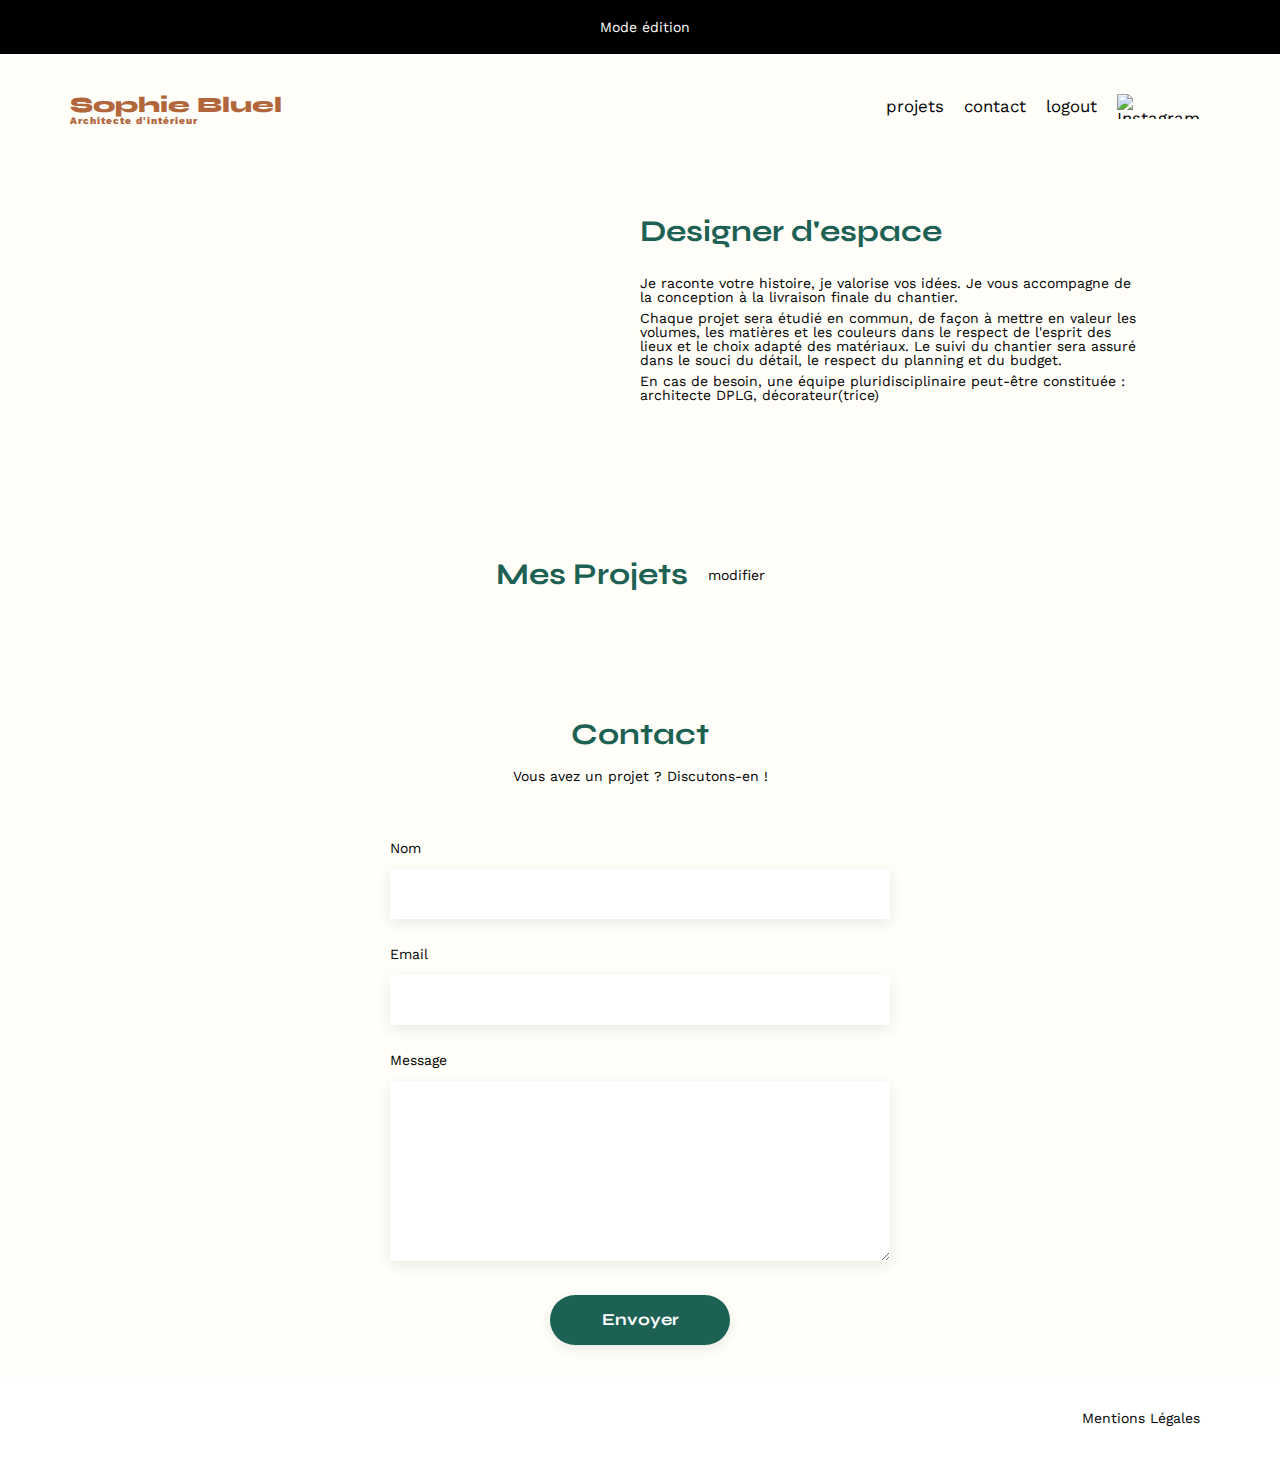
==== FrontEnd/edit_page.html @ 60389e84 "ajout page edition HTML/CSS sans modale" ====
<!DOCTYPE html>
<html lang="fr">

<head>
	<meta charset="UTF-8">
	<meta name="viewport" content="width=device-width, initial-scale=1.0">
	<link rel="preconnect" href="https://fonts.googleapis.com">
	<link rel="preconnect" href="https://fonts.gstatic.com" crossorigin>
	<link href="https://fonts.googleapis.com/css2?family=Syne:wght@700;800&family=Work+Sans&display=swap"
		rel="stylesheet">
	<meta name="description" content="">
	<link rel="stylesheet" href="https://cdnjs.cloudflare.com/ajax/libs/font-awesome/6.2.1/css/all.min.css" integrity="sha512-MV7K8+y+gLIBoVD59lQIYicR65iaqukzvf/nwasF0nqhPay5w/9lJmVM2hMDcnK1OnMGCdVK+iQrJ7lzPJQd1w==" crossorigin="anonymous" referrerpolicy="no-referrer" >
	<link rel="stylesheet" href="./assets/style.css">
	<title>Sophie Bluel - Architecte d'intérieur</title>
	<script src="./edit.js" defer></script>
</head>

<body>
	<section class="edit_mode">
		<i class="fa-sharp fa-regular fa-pen-to-square"></i>
		<span>Mode édition</span>
	</section>
	<header>
		<a href="./index.html"><h1>Sophie Bluel <span>Architecte d'intérieur</span></h1></a>
		<nav class="nav_entete">
			<ul>
				<li><a href="#portfolio">projets</a></li>
				<li><a href="#contact">contact</a></li>
				<li><a href="# ">logout</a></li>
				<li><a href="#"><img src="./assets/icons/instagram.png" alt="Instagram"></a></li>
			</ul>
		</nav>
	</header>
	<main>
		<section id="introduction">
			<figure>
				<img src="./assets/images/sophie-bluel.png" alt="">
			</figure>
			<article>
				<h2>Designer d'espace</h2>
				<p>Je raconte votre histoire, je valorise vos idées. Je vous accompagne de la conception à la livraison
					finale du chantier.</p>
				<p>Chaque projet sera étudié en commun, de façon à mettre en valeur les volumes, les matières et les
					couleurs dans le respect de l'esprit des lieux et le choix adapté des matériaux. Le suivi du
					chantier sera assuré dans le souci du détail, le respect du planning et du budget.</p>
				<p>En cas de besoin, une équipe pluridisciplinaire peut-être constituée : architecte DPLG,
					décorateur(trice)</p>
			</article>
		</section>
		<section id="portfolio">
			<div class="modif_projets">
				<h2>Mes Projets</h2>
				<div class="bloc_edit_projet">
					<i class="fa-sharp fa-regular fa-pen-to-square"></i>
					<span>modifier</span>
				</div>
			</div>
			<div class="gallery"></div>
		</section>
		<section id="contact">
			<h2>Contact</h2>
			<p>Vous avez un projet ? Discutons-en !</p>
			<form action="#" method="post">
				<label for="name">Nom</label>
				<input type="text" name="name" id="name">
				<label for="email">Email</label>
				<input type="email" name="email" id="email">
				<label for="message">Message</label>
				<textarea name="message" id="message" cols="30" rows="10"></textarea>
				<input type="submit" value="Envoyer">
			</form>
		</section>
	</main>

	<footer>
		<nav>
			<ul>
				<li class="mentions_legales">Mentions Légales</li>
			</ul>
		</nav>
	</footer>
</body>

</html>
---- FrontEnd/assets/style.css ----
/* http://meyerweb.com/eric/tools/css/reset/
    v2.0 | 20110126
    License: none (public domain)
*/

html, body, div, span, applet, object, iframe,
h1, h2, h3, h4, h5, h6, p, blockquote, pre,
a, abbr, acronym, address, big, cite, code,
del, dfn, em, img, ins, kbd, q, s, samp,
small, strike, strong, sub, sup, tt, var,
b, u, i, center,
dl, dt, dd, ol, ul, li,
fieldset, form, label, legend,
table, caption, tbody, tfoot, thead, tr, th, td,
article, aside, canvas, details, embed,
figure, figcaption, footer, header, hgroup,
menu, nav, output, ruby, section, summary,
time, mark, audio, video {
	margin: 0;
	padding: 0;
	border: 0;
	font-size: 100%;
	font: inherit;
	/* vertical-align: baseline; */
}

/* HTML5 display-role reset for older browsers */
article, aside, details, figcaption, figure,
footer, header, hgroup, menu, nav, section {
	display: block;
}
body {
	line-height: 1;
}
ol, ul {
	list-style: none;
}
blockquote, q {
	quotes: none;
}
blockquote:before, blockquote:after,
q:before, q:after {
	content: '';
	content: none;
}
table {
	border-collapse: collapse;
	border-spacing: 0;
}
/** end reset css**/

html{
	width: 100%;
	height: 100%;
	display: flex;
	flex-direction: column;
	align-items: center;
	background-color: #fffef8;
}

body {
	font-family: 'Work Sans' ;
	font-size: 14px;
	width: 100%;
	height: 100%;
	display: flex;
	flex-direction: column;
	align-items: center;
	justify-content: space-between;
}

.edit_mode{
	width: 100vw;
	padding: 20px;
	margin: 0;
	display: flex;
	justify-content: center;
	background-color: black;
	color: white;
}
.edit_mode i{
	margin-right: 10px;
}

header {
	width: 1140px;
	margin: 40px 0;
	display: flex;
	justify-content: space-between;
}

header a {
	width: 100%;
	display: flex;
	justify-content: start;
	text-decoration: none;
}

main {
	width: 1000px;
	display: flex;
	flex-direction: column;
	align-items: center;
	justify-content: center;
}
section {
	margin: 50px 0
}

h1{
	width: 100%;
	display: flex;
	flex-direction: column;
	font-family: 'Syne';
	font-size: 22px;
	font-weight: 800;
	color: #B1663C;
}

h1 > span {
	font-family: 'Work Sans';
	font-size:10px;
	letter-spacing: 0.1em;
;
}

h2{
	font-family: 'Syne';
	font-weight: 700;
	font-size: 30px;
	color: #1D6154;
}
nav ul {
	display: flex;
	align-items: center;
	list-style-type: none;


}

.nav_entete ul li {
	padding: 0 10px;
	font-size: 1.2em;
}

/* .nav_entete ul li:hover {
	padding: 0 10px;
	font-size: 1.2em;
	font-weight: 900;
	color: black;
} */

.nav_entete ul li a {
	color: black;
}

.nav_entete ul li img {
	height: 25px;
	transition-duration: .4s;
}

.nav_entete ul li img:hover {
	transform:scale(1.3);
}

li:hover, a:hover  {
	/* color: #B1663C; */
	font-weight: 900;
	color: black;
	cursor: pointer;
}

#introduction {
	display: flex;
	align-items: center;
}
#introduction figure {
	flex: 1
}
#introduction img {
	display: block;
	margin: auto;
	width: 80%;
}

#introduction article {
	flex: 1
}
#introduction h2 {
	margin-bottom: 1em;
}

#introduction p {
	margin-bottom: 0.5em;
}

#portfolio{
	padding-top: 30px;
}
.modif_projets{
	width: 100%;
	height: 100px;
	display: flex;
	justify-content: center;
	align-items: center;
}

.bloc_edit_projet{
	margin: 0 20px 28px;
	cursor: pointer;

}

#portfolio h2 {
	text-align: center;
	margin-bottom: 1em;
}

.filtres_projets {
	display: flex;
	justify-content: center;
	padding-bottom: 30px;
}

.filtres_projets button {
	color : #1D6154;
	font-weight: 600;
	font-size: 17px;
	border: 1px solid #1D6154;
	border-radius: 50px;
	background-color: #fffef8;
	padding: 10px 20px;
	margin: 5px;
}

.filtres_projets button:hover {
	color: white;
	background-color: #1D6154;
}

.gallery {
	width: 100%;
	display: grid;
	grid-template-columns: 1fr 1fr 1fr;
	grid-column-gap: 20px;
	grid-row-gap: 20px;
}

.gallery img {
	width: 100%;

}

#contact{
	padding-top: 30px;
}

#contact, #connexion {
	width: 50%;
	margin: auto;
}
#contact > * {
	text-align: center;
}

#connexion {
	width: 450px;
	min-width: 250px;
	text-align: center;
}

#contact h2, #connexion h2{
	margin-bottom: 20px;
}
#contact form, #connexion form {
	text-align: left;
	margin-top: 30px;
	display: flex;
	flex-direction: column;
}

#contact input, #connexion input {
	height: 50px;
	padding: 0 15px;
	font-size: 1.2em;
	border: none;
	box-shadow: 0px 4px 14px rgba(0, 0, 0, 0.09);
}
#contact label, #connexion label {
	margin: 2em 0 1em 0;
}
#contact textarea {
	border: none;
	padding: 15px;
	box-shadow: 0px 4px 14px rgba(0, 0, 0, 0.09);
}

input[type="submit"]{
	font-family: 'Syne';
	font-weight: 700;
	color: white;
	background-color: #1D6154;
	margin : 2em auto ;
	width: 180px;
	text-align: center;
	border-radius: 60px;
	cursor: pointer;
}

input[type="submit"]:hover{
	background-color: black;

}

.error_message{
	padding: 20px;
	color: #B1663C;
}

.forgetPassword{
	text-align: center;
	text-decoration: underline;
}

footer{
	display: flex;
	justify-content: center;
	align-items: center;
	width: 100%;
	margin: 0;
	height: 80px;
	background-color: white;
	box-sizing: border-box;
}

footer nav{
	width: 1140px;
}

footer nav ul{
	display: flex;
	justify-content: end;
	width: 100%;
	height: 100%;
    max-width: 1140px;
	height: 80px;
    margin: auto;
}

.mentions_legales{
	max-width: 1140px;
	padding: 0 10px;
}
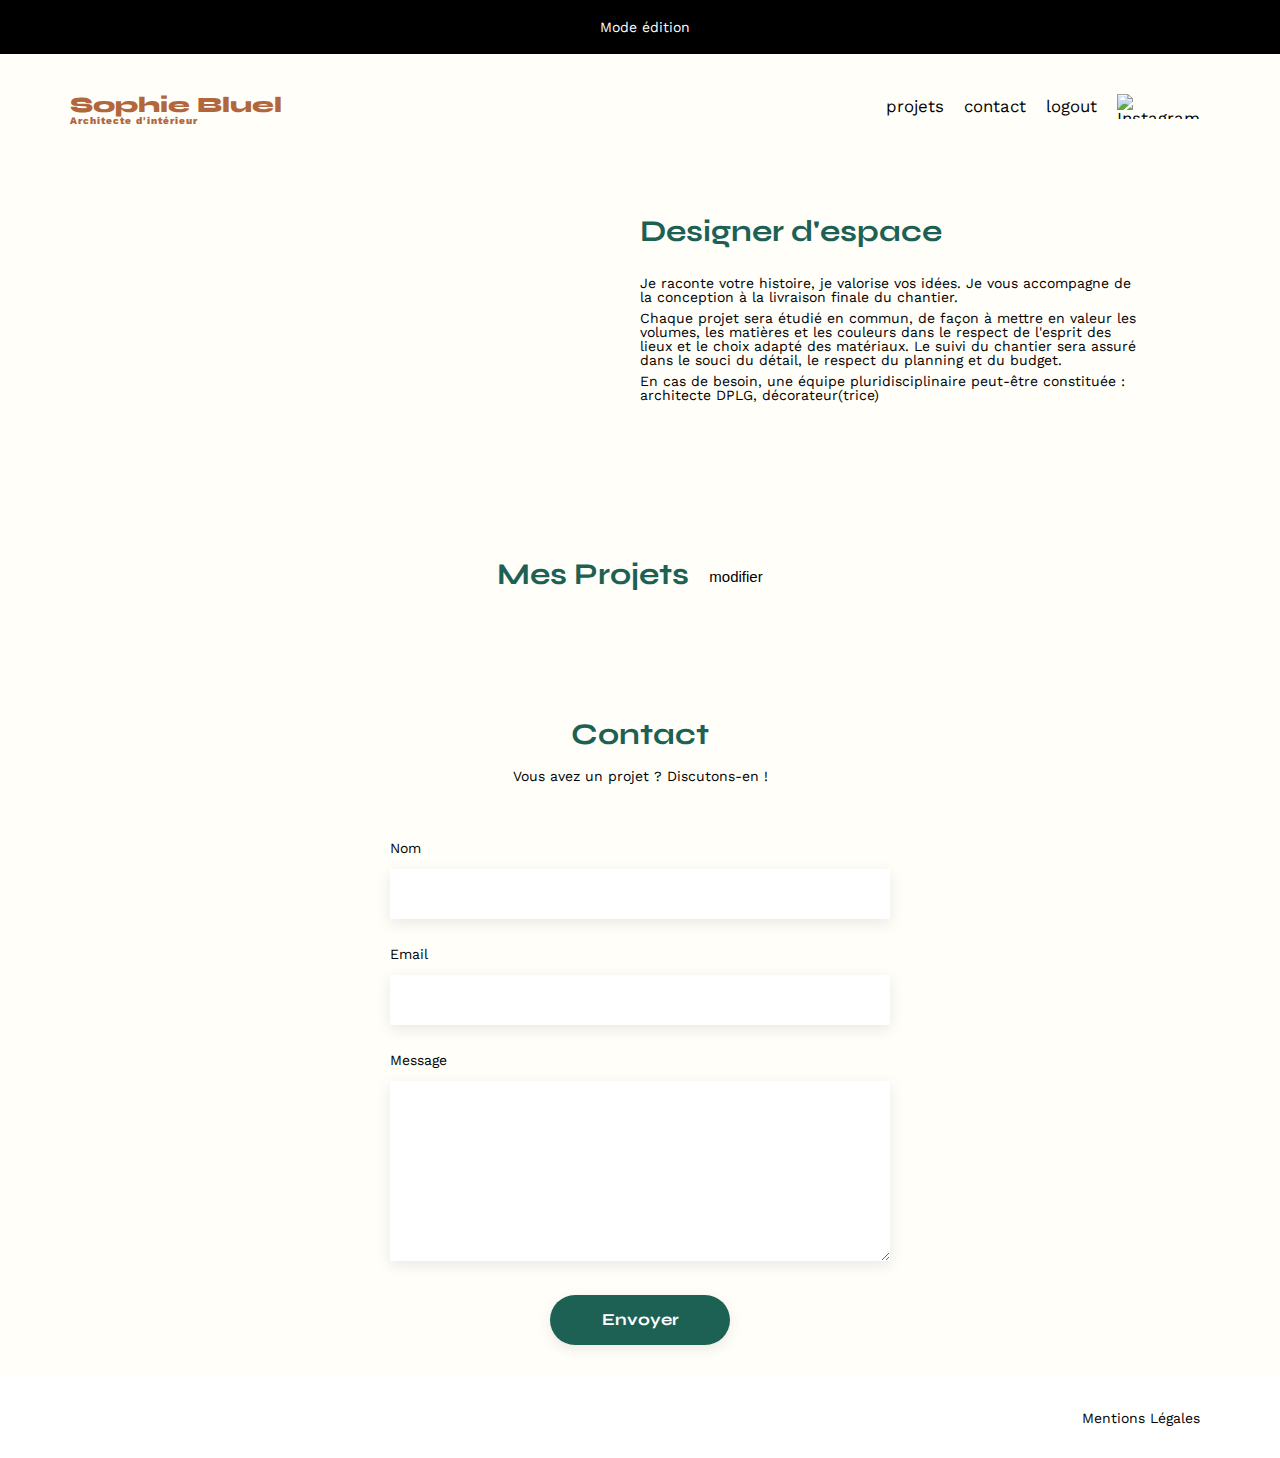
==== commit 1195fb11: "ajout des modales avant les requetes à la BDD" ====
--- a/FrontEnd/edit_page.html
+++ b/FrontEnd/edit_page.html
@@ -9,19 +9,72 @@
 	<link href="https://fonts.googleapis.com/css2?family=Syne:wght@700;800&family=Work+Sans&display=swap"
 		rel="stylesheet">
 	<meta name="description" content="">
-	<link rel="stylesheet" href="https://cdnjs.cloudflare.com/ajax/libs/font-awesome/6.2.1/css/all.min.css" integrity="sha512-MV7K8+y+gLIBoVD59lQIYicR65iaqukzvf/nwasF0nqhPay5w/9lJmVM2hMDcnK1OnMGCdVK+iQrJ7lzPJQd1w==" crossorigin="anonymous" referrerpolicy="no-referrer" >
+	<link rel="stylesheet" href="https://cdnjs.cloudflare.com/ajax/libs/font-awesome/6.2.1/css/all.min.css"
+		integrity="sha512-MV7K8+y+gLIBoVD59lQIYicR65iaqukzvf/nwasF0nqhPay5w/9lJmVM2hMDcnK1OnMGCdVK+iQrJ7lzPJQd1w=="
+		crossorigin="anonymous" referrerpolicy="no-referrer">
 	<link rel="stylesheet" href="./assets/style.css">
 	<title>Sophie Bluel - Architecte d'intérieur</title>
 	<script src="./edit.js" defer></script>
 </head>
 
 <body>
+
+	<!-- Modale pour modifier/supprimer la galerie -->
+	<div class="modal-container">
+		<div class="overlay">
+			<div class="modal" role="dialog" aria-labelledby="edit_galerie_photo">
+				<div class="alone_btn_close">
+					<i class="fa-solid fa-xmark modal-trigger"></i>
+				</div>
+				<h3 id="edit_galerie_photo">Galerie photo</h3>
+				<div id="all_gallery"></div>
+				<button id="add_picture"> Ajouter une photo</button>
+			</div>
+		</div>
+	</div>
+
+	<!-- Modale pour ajouter une photo -->
+	<div class="modal-container-add">
+		<div class="overlay">
+			<div class="modal" role="dialog" aria-labelledby="add_galerie_photo">
+				<div class="buttons_action">
+					<i class="fa-solid fa-arrow-left"></i>
+					<i class="fa-solid fa-xmark modal-trigger-close"></i>
+				</div>
+				<h3 id="add_galerie_photo">Ajout photo</h3>
+				<div class="bloc_photo">
+					<!-- ci dessus : a switcher avec l'image à ajouter -->
+					<div class="disaperedForPicture">
+						<i class="fa-regular fa-image"></i>
+						<button class="add_photo">+ Ajouter photo</button>
+						<p class="conseil"> jpg, png : 4mo max</p>
+					</div>
+				</div>
+				<form action="#" method="post" id="formPhoto">
+					<div class="bloc_details_photo">
+						<!-- Changer le lien dans "action" ici -->
+						<label for="title">Titre</label>
+						<input type="text" name="title" id="title">
+						<label for="category">Catégorie</label>
+						<input type="email" name="category" id="category">
+					</div>
+					<div class="submit_photo">
+						<!-- Rendre ce bouton disabled et grisé si tous les champs ne sont pas remplis -->
+						<input type="submit" id="add_picture" class="modal-trigger-close" value="Valider">
+					</div>
+				</form>
+			</div>
+		</div>
+	</div>
+
 	<section class="edit_mode">
 		<i class="fa-sharp fa-regular fa-pen-to-square"></i>
 		<span>Mode édition</span>
 	</section>
 	<header>
-		<a href="./index.html"><h1>Sophie Bluel <span>Architecte d'intérieur</span></h1></a>
+		<a href="./index.html">
+			<h1>Sophie Bluel <span>Architecte d'intérieur</span></h1>
+		</a>
 		<nav class="nav_entete">
 			<ul>
 				<li><a href="#portfolio">projets</a></li>
@@ -50,10 +103,10 @@
 		<section id="portfolio">
 			<div class="modif_projets">
 				<h2>Mes Projets</h2>
-				<div class="bloc_edit_projet">
+				<button class="modal-btn modal-trigger">
 					<i class="fa-sharp fa-regular fa-pen-to-square"></i>
 					<span>modifier</span>
-				</div>
+				</button>
 			</div>
 			<div class="gallery"></div>
 		</section>
--- a/FrontEnd/assets/style.css
+++ b/FrontEnd/assets/style.css
@@ -59,7 +59,7 @@
 }
 
 body {
-	font-family: 'Work Sans' ;
+	font-family: 'Work Sans';
 	font-size: 14px;
 	width: 100%;
 	height: 100%;
@@ -70,7 +70,7 @@
 }
 
 .edit_mode{
-	width: 100vw;
+	width: calc(100% - 40px);
 	padding: 20px;
 	margin: 0;
 	display: flex;
@@ -205,10 +205,164 @@
 	align-items: center;
 }
 
-.bloc_edit_projet{
-	margin: 0 20px 28px;
-	cursor: pointer;
-
+.modal-btn{
+	padding: 0 20px 25px;
+	font-size: 15px;
+	cursor: pointer;
+	border: none;
+	background: transparent; 
+}
+
+.modal-container, .modal-container-add{
+	visibility: hidden;
+	position: fixed;
+	top: 0;
+	width: 100%;
+	height: 100vh;
+}
+
+.modal-container.active{
+	visibility: visible;
+}
+
+.modal-container-add.active{
+	visibility: visible;
+}
+
+.overlay{
+	position: absolute;
+	width: 100%;
+	height: 100%;
+	background-color: #33333375;
+	opacity: 0;
+}
+
+.modal-container.active .overlay{
+	opacity: 1;
+	transition: opacity .4s ease;
+}
+
+.modal-container-add.active .overlay{
+	opacity: 1;
+	transition: opacity .4s ease;
+}
+
+.modal{
+	width: 95%;
+	max-width: 600px;
+	min-width: 300px;
+	padding: 20px 30px;
+	background-color: #ffffff;
+	border-radius: 10px;
+	position: absolute;
+	top: 50%;
+	left: 50%;
+	transform: translate(-50%, -50%);
+	display: flex;
+	flex-direction: column;
+	justify-content: center;
+	align-items: center;
+	/* overflow-y: scroll; */
+}
+
+.alone_btn_close, .buttons_action {
+	width: 100%;
+	height: 40px;
+	display: flex;
+	justify-content: flex-end;
+}
+
+.buttons_action {
+	justify-content: space-between;
+}
+
+.fa-xmark, .fa-arrow-left{
+	padding: 10px;
+	font-size: 18px;
+	cursor: pointer;
+}
+
+.modal h3{
+	text-align: center;
+	font-size: 30px;
+	padding: 10px 0 30px;
+}
+
+.bloc_photo, #formPhoto {
+	width: 80%;
+}
+.bloc_photo {
+	width: 80%;
+	height: 180px;
+	background-color: #e8f1f6;
+	border-radius: 5px;
+	display: flex;
+	justify-content: center;
+	align-items: center;
+}
+
+.disaperedForPicture{
+	display: flex;
+	flex-direction: column;
+	justify-content: center;
+	align-items: center;
+}
+
+.fa-regular.fa-image{
+	color: #cbd6dc;
+	font-size: 60px;
+	padding: 5px;
+}
+.add_photo{
+	background-color: #cbd6dc;
+	border: none;
+	border-radius: 50px;
+	padding: 10px 20px;
+	margin: 5px 0 10px;
+	color: #497893;
+	font-size: 15px;
+	font-weight: 500;
+	cursor: pointer;
+}
+.conseil {
+	font-size: 11px;
+
+}
+
+#all_gallery, .bloc_details_photo {
+	width: 100%;
+	border-bottom: 1px solid grey;
+}
+
+.gallery_img{
+	position: relative;
+}
+
+/* .trashbox{
+	width: 15px;
+	height: 20px;
+	background-color: rgba(0, 0, 0, 0.579);
+	position: absolute;
+	top: 5%;
+	right: 5%;
+	display: flex;
+	justify-content: center;
+	align-items: center;
+	cursor: pointer;
+} */
+
+.fa-trash-can{
+	position: absolute;
+	top: 5%;
+	right: 5%;
+	width: 10px;
+	height: 15px;
+	background-color: rgba(0, 0, 0, 0.579);
+	padding: 5px;
+	border-radius: 2px;
+	color: white;
+	font-size: 12px;
+	cursor: pointer;
 }
 
 #portfolio h2 {
@@ -246,9 +400,17 @@
 	grid-row-gap: 20px;
 }
 
-.gallery img {
-	width: 100%;
-
+#all_gallery{
+	width: 90%;
+	display: grid;
+	grid-template-columns: 1fr 1fr 1fr 1fr 1fr;
+	grid-column-gap: 10px;
+	grid-row-gap: 10px;
+	padding: 20px 0 40px;
+}
+
+.gallery img, #all_gallery img{
+	width: 100%;
 }
 
 #contact{
@@ -272,21 +434,21 @@
 #contact h2, #connexion h2{
 	margin-bottom: 20px;
 }
-#contact form, #connexion form {
+#contact form, #connexion form, .bloc_details_photo {
 	text-align: left;
 	margin-top: 30px;
 	display: flex;
 	flex-direction: column;
 }
 
-#contact input, #connexion input {
+#contact input, #connexion input, .bloc_details_photo input {
 	height: 50px;
 	padding: 0 15px;
 	font-size: 1.2em;
 	border: none;
 	box-shadow: 0px 4px 14px rgba(0, 0, 0, 0.09);
 }
-#contact label, #connexion label {
+#contact label, #connexion label, .bloc_details_photo label {
 	margin: 2em 0 1em 0;
 }
 #contact textarea {
@@ -295,7 +457,12 @@
 	box-shadow: 0px 4px 14px rgba(0, 0, 0, 0.09);
 }
 
-input[type="submit"]{
+.bloc_details_photo{
+	padding-bottom: 40px;
+	margin-top: 5px;
+}
+
+input[type="submit"], #add_picture {
 	font-family: 'Syne';
 	font-weight: 700;
 	color: white;
@@ -307,9 +474,23 @@
 	cursor: pointer;
 }
 
-input[type="submit"]:hover{
+input[type="submit"]:hover, #add_picture:hover {
 	background-color: black;
-
+}
+
+.submit_photo{
+	width: 100%;
+	display: flex;
+	justify-content: center;
+}
+
+#add_picture{
+	text-align: center;
+	padding: 1em 1.5em;
+	font-weight: normal;
+	font-size: 14px;
+	min-width: 250px;
+	border: none; 
 }
 
 .error_message{
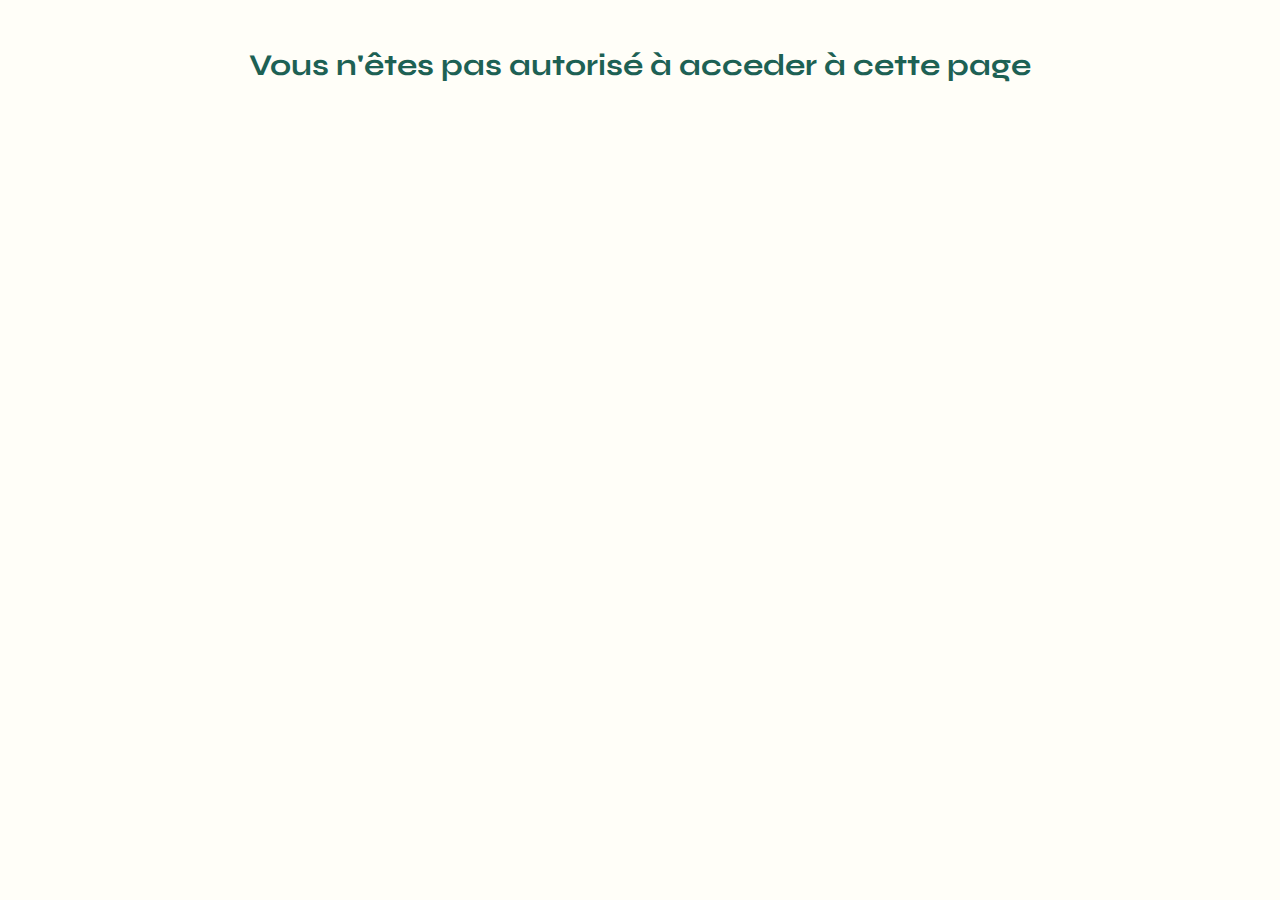
==== commit 55c6bc1b: "token" ====
--- a/FrontEnd/edit_page.html
+++ b/FrontEnd/edit_page.html
@@ -79,7 +79,7 @@
 			<ul>
 				<li><a href="#portfolio">projets</a></li>
 				<li><a href="#contact">contact</a></li>
-				<li><a href="# ">logout</a></li>
+				<li id="logout"><a>logout</a></li>
 				<li><a href="#"><img src="./assets/icons/instagram.png" alt="Instagram"></a></li>
 			</ul>
 		</nav>
--- a/FrontEnd/assets/style.css
+++ b/FrontEnd/assets/style.css
@@ -441,7 +441,7 @@
 	flex-direction: column;
 }
 
-#contact input, #connexion input, .bloc_details_photo input {
+#contact input, #connexion input, #btnSubmitLog, .bloc_details_photo input {
 	height: 50px;
 	padding: 0 15px;
 	font-size: 1.2em;
@@ -462,7 +462,7 @@
 	margin-top: 5px;
 }
 
-input[type="submit"], #add_picture {
+input[type="submit"], #add_picture, #btnSubmitLog {
 	font-family: 'Syne';
 	font-weight: 700;
 	color: white;
@@ -474,7 +474,7 @@
 	cursor: pointer;
 }
 
-input[type="submit"]:hover, #add_picture:hover {
+input[type="submit"]:hover, #add_picture:hover, #btnSubmitLog:hover {
 	background-color: black;
 }
 
